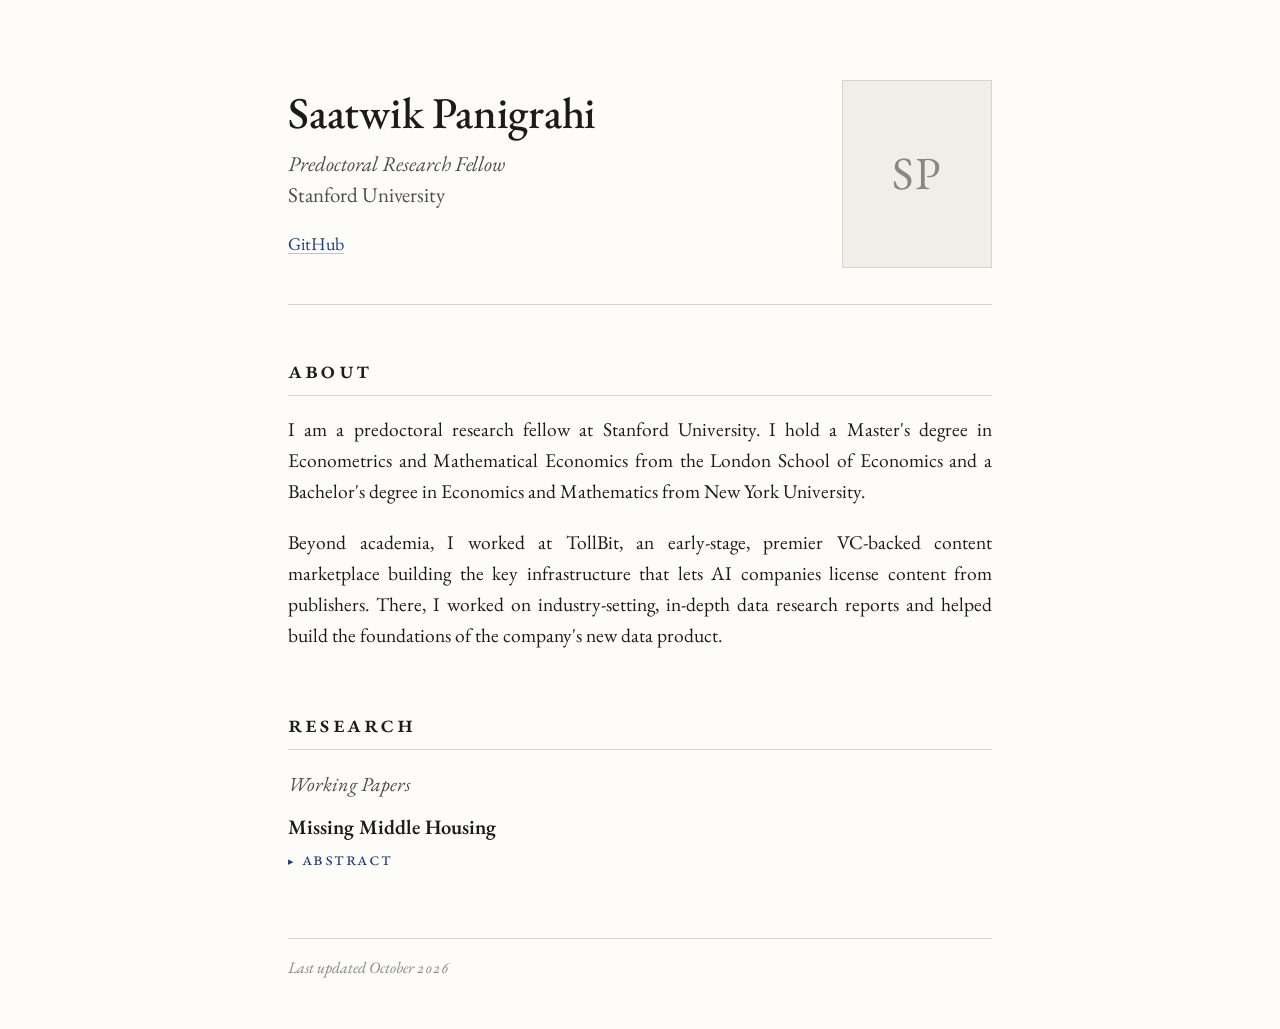
==== index.html @ f1835452 "Initial academic website Co-Authored-By: Claude Opus 5.5 <noreply@anthropic.com>" ====
<!doctype html>
<html lang="en">
<head>
  <meta charset="utf-8">
  <meta name="viewport" content="width=device-width, initial-scale=1">
  <title>Saatwik Panigrahi</title>
  <meta name="description" content="Saatwik Panigrahi — Predoctoral Research Fellow at Stanford University.">
  <link rel="icon" href="data:image/svg+xml,%3Csvg xmlns='http://www.w3.org/2000/svg' viewBox='0 0 64 64'%3E%3Crect width='64' height='64' rx='10' fill='%231f3f73'/%3E%3Ctext x='32' y='43' font-family='Georgia,serif' font-size='28' fill='white' text-anchor='middle'%3ESP%3C/text%3E%3C/svg%3E">
  <link rel="preconnect" href="https://fonts.googleapis.com">
  <link rel="preconnect" href="https://fonts.gstatic.com" crossorigin>
  <link href="https://fonts.googleapis.com/css2?family=EB+Garamond:ital,wght@0,400;0,500;0,600;1,400&display=swap" rel="stylesheet">
  <link rel="stylesheet" href="style.css">
</head>
<body>
  <div class="page">

    <!-- ============ HEADER: name, position, links, photo ============ -->
    <header class="masthead">
      <div class="intro">
        <h1>Saatwik Panigrahi</h1>
        <p class="position">
          <em>Predoctoral Research Fellow</em><br>
          Stanford University
        </p>
        <ul class="contact">
          <!-- Hidden until filled in. To show one, fix its address and move it out of this comment.
          <li><a href="mailto:your.email@university.edu">Email</a></li>
          <li><a href="cv.pdf">CV</a></li>
          <li><a href="https://scholar.google.com/">Google Scholar</a></li>
          <li><a href="https://www.linkedin.com/">LinkedIn</a></li>
          -->
          <li><a href="https://github.com/saatpanigrahi">GitHub</a></li>
        </ul>
      </div>

      <!-- To add a photo, save it as assets/photo.jpg (a 4:5 portrait works best). Until then, initials show. -->
      <div class="portrait">
        <span aria-hidden="true">SP</span>
        <img src="assets/photo.jpg" alt="Saatwik Panigrahi" onerror="this.remove()">
      </div>
    </header>

    <main>

      <section id="about">
        <h2>About</h2>
        <p>
          I am a predoctoral research fellow at Stanford University. I hold a Master's degree
          in Econometrics and Mathematical Economics from the London School of Economics and a
          Bachelor's degree in Economics and Mathematics from New York University.
        </p>
        <p>
          Beyond academia, I worked at TollBit, an early-stage, premier VC-backed content
          marketplace building the key infrastructure that lets AI companies license content
          from publishers. There, I worked on industry-setting, in-depth data research reports
          and helped build the foundations of the company's new data product.
        </p>
      </section>

      <section id="research">
        <h2>Research</h2>

        <h3 class="group">Working Papers</h3>

        <!-- Copy an <article class="paper"> block for each new paper. To add PDF or slides
             links, put the files in papers/ and add, below the abstract:
             <p class="paper-links"><a href="papers/your-paper.pdf">PDF</a></p>
             For coauthors, add under the title: <p class="paper-meta">with Coauthor Name</p> -->
        <article class="paper">
          <h4 class="paper-title">Missing Middle Housing</h4>
          <details>
            <summary>Abstract</summary>
            <p>
              Deregulating middle housing has been cited as crucial for alleviating urban housing
              supply constraints. In this context, I examine Minneapolis Ordinance 2019–00217,
              enacted January 1, 2020, which abolished single-family zoning citywide and authorized
              duplex and triplex construction. Leveraging variation in permit issuance between
              treated single-family tracts in Minneapolis and comparable tracts in surrounding
              jurisdictions within the Minneapolis–St. Paul–Bloomington Metropolitan Statistical
              Area (MSA), I estimate the reform’s impact on housing construction using a partially
              pooled synthetic control estimator. I find a substantial initial decline in
              single-family permit issuance immediately following the reform, which attenuates in
              subsequent years—likely attributable to ongoing legal uncertainty associated with the
              2040 Plan. Conversely, I detect only modest increases in duplex and triplex
              construction. Heterogeneity analysis further reveals that reductions in single-family
              permits are primarily concentrated in economically disadvantaged neighborhoods.
              Additionally, I document that restrictive Floor Area Ratio (FAR) policies induced
              bunching at permissible limits and led to observable shifts in the sizes of newly
              constructed duplexes and triplexes post-reform. Finally, I find a statistically
              significant short-term increase in single-family home prices during the initial
              months following announcement of the policy.
            </p>
          </details>
        </article>
      </section>

    </main>

    <footer>
      <p>Last updated October 2026</p>
    </footer>

  </div>
</body>
</html>
---- style.css ----
/* ---------- Colors (light, then dark) ---------- */
:root {
  --bg: #fdfcf9;
  --text: #1b1b1b;
  --muted: #4f4d49;
  --faint: #8a8781;
  --rule: #d8d4cc;
  --portrait: #f1eee8;
  --link: #1f3f73;
  --link-hover: #8c1515;

  --serif: "EB Garamond", Garamond, "Times New Roman", serif;
}

@media (prefers-color-scheme: dark) {
  :root {
    --bg: #161615;
    --text: #e8e5df;
    --muted: #b8b3aa;
    --faint: #85817a;
    --rule: #34322e;
    --portrait: #22211f;
    --link: #a3bde6;
    --link-hover: #f0a39e;
  }
}

/* ---------- Base ---------- */
*, *::before, *::after { box-sizing: border-box; }

html { -webkit-text-size-adjust: 100%; }

body {
  margin: 0;
  background: var(--bg);
  color: var(--text);
  font-family: var(--serif);
  font-size: 19.5px;
  line-height: 1.6;
  font-feature-settings: "kern", "liga", "onum";
  -webkit-font-smoothing: antialiased;
}

a {
  color: var(--link);
  text-decoration: underline;
  text-decoration-thickness: 1px;
  text-underline-offset: 3px;
  text-decoration-color: color-mix(in srgb, var(--link) 30%, transparent);
}
a:hover { color: var(--link-hover); text-decoration-color: currentColor; }
a:focus-visible, summary:focus-visible { outline: 2px solid var(--link); outline-offset: 2px; border-radius: 2px; }

p { margin: 0 0 1em; }

/* ---------- Layout ---------- */
.page {
  max-width: 760px;
  margin: 0 auto;
  padding: 80px 28px 48px;
}

/* ---------- Header ---------- */
.masthead {
  display: grid;
  grid-template-columns: minmax(0, 1fr) auto;
  align-items: center;
  gap: 40px;
  padding-bottom: 36px;
  margin-bottom: 44px;
  border-bottom: 1px solid var(--rule);
}

h1 {
  font-weight: 500;
  font-size: 44px;
  line-height: 1.1;
  letter-spacing: -0.005em;
  margin: 0 0 12px;
}

.position {
  margin: 0;
  font-size: 21px;
  line-height: 1.45;
  color: var(--muted);
}

.contact {
  list-style: none;
  padding: 0;
  margin: 20px 0 0;
  display: flex;
  flex-wrap: wrap;
  font-size: 18px;
}
.contact li + li::before {
  content: "·";
  margin: 0 0.55em;
  color: var(--faint);
}

.portrait {
  position: relative;
  width: 150px;
  aspect-ratio: 4 / 5;
  overflow: hidden;
  background: var(--portrait);
  border: 1px solid var(--rule);
  display: grid;
  place-items: center;
}
.portrait span {
  font-size: 46px;
  color: var(--faint);
  letter-spacing: 0.04em;
}
.portrait img {
  position: absolute;
  inset: 0;
  width: 100%;
  height: 100%;
  object-fit: cover;
}

/* ---------- Sections ---------- */
section { margin-bottom: 52px; }

h2 {
  font-weight: 500;
  font-size: 25px;
  font-variant-caps: all-small-caps;
  letter-spacing: 0.1em;
  margin: 0 0 18px;
  padding-bottom: 6px;
  border-bottom: 1px solid var(--rule);
}

#about p {
  text-align: justify;
  hyphens: auto;
}

h3.group {
  font-weight: 400;
  font-style: italic;
  font-size: 20px;
  color: var(--muted);
  margin: 0 0 14px;
}

/* ---------- Papers ---------- */
.paper { margin-bottom: 26px; }

.paper-title {
  font-weight: 600;
  font-size: 20.5px;
  line-height: 1.3;
  margin: 0 0 2px;
}
.paper-title a { color: var(--text); text-decoration: none; }
.paper-title a:hover { color: var(--link-hover); }

.paper-meta { margin: 0 0 4px; color: var(--muted); }

details { margin: 2px 0 6px; }
summary {
  display: inline-block;
  cursor: pointer;
  font-size: 19px;
  font-variant-caps: all-small-caps;
  letter-spacing: 0.08em;
  color: var(--link);
  list-style: none;
}
summary::-webkit-details-marker { display: none; }
summary::before {
  content: "▸";
  display: inline-block;
  margin-right: 0.4em;
  font-size: 0.8em;
  transition: transform 0.15s ease;
}
details[open] summary::before { transform: rotate(90deg); }
summary:hover { color: var(--link-hover); }

details p {
  margin: 8px 0 4px;
  padding-left: 18px;
  border-left: 2px solid var(--rule);
  font-size: 18px;
  line-height: 1.55;
  color: var(--muted);
  text-align: justify;
  hyphens: auto;
}

.paper-links { display: flex; gap: 0.9em; margin: 4px 0 0; font-size: 18px; }

/* ---------- Footer ---------- */
footer {
  margin-top: 64px;
  padding-top: 16px;
  border-top: 1px solid var(--rule);
  color: var(--faint);
  font-size: 16px;
  font-style: italic;
}
footer p { margin: 0; }

/* ---------- Phones ---------- */
@media (max-width: 640px) {
  body { font-size: 18.5px; }
  .page { padding: 40px 16px 36px; }
  .masthead {
    grid-template-columns: 1fr;
    gap: 24px;
    padding-bottom: 28px;
    margin-bottom: 36px;
  }
  .portrait { order: -1; width: 112px; }
  .portrait span { font-size: 36px; }
  h1 { font-size: 36px; }
  .position { font-size: 19.5px; }
  .contact { font-size: 17.5px; gap: 2px 18px; }
  .contact li + li::before { content: none; }
  #about p, details p { text-align: left; hyphens: manual; }
}
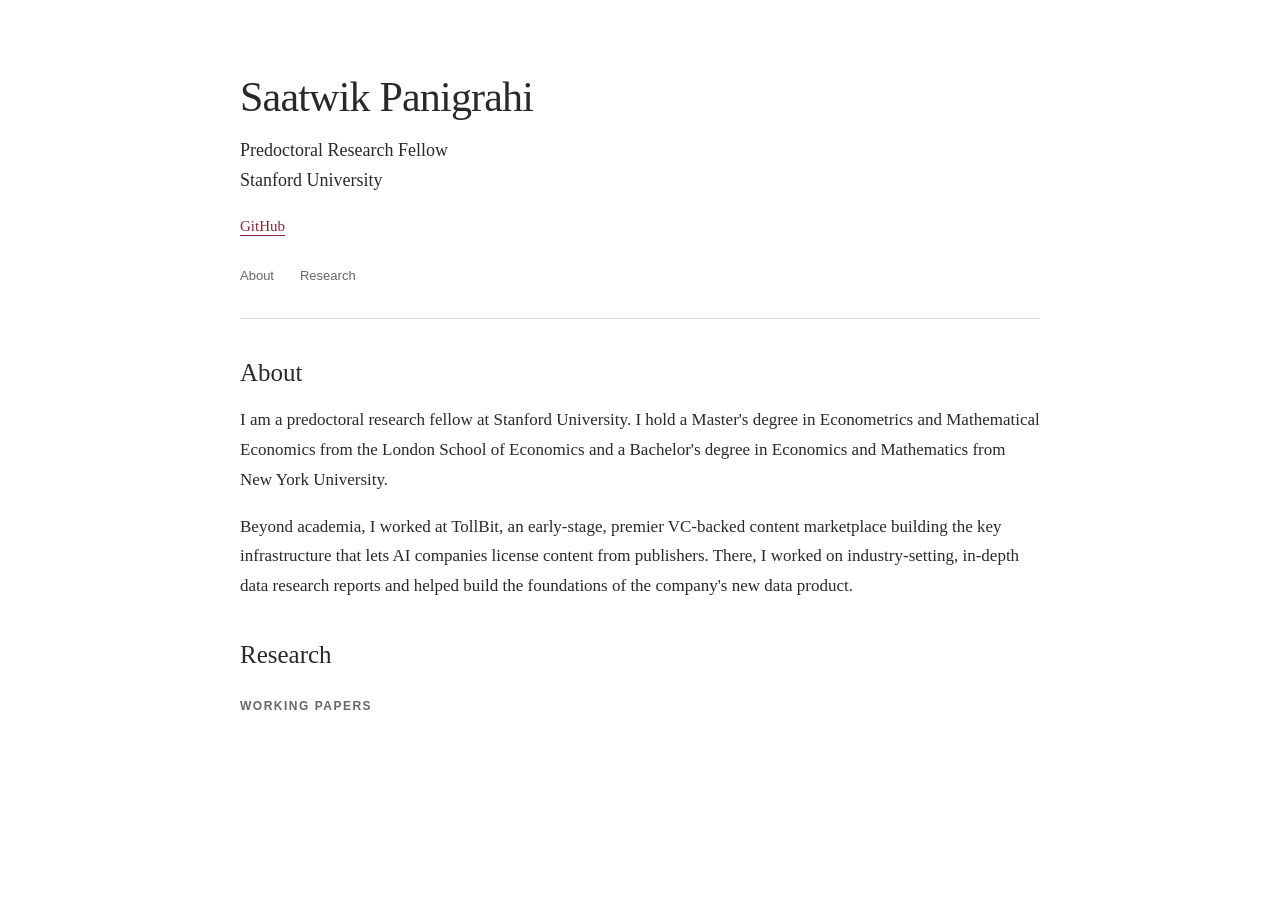
==== commit 5d19a49c: "Enhance index.html with styles and structure Added CSS styles for layout and typography, and updated" ====
--- a/index.html
+++ b/index.html
@@ -6,12 +6,43 @@
   <title>Saatwik Panigrahi</title>
   <meta name="description" content="Saatwik Panigrahi — Predoctoral Research Fellow at Stanford University.">
   <link rel="icon" href="data:image/svg+xml,%3Csvg xmlns='http://www.w3.org/2000/svg' viewBox='0 0 64 64'%3E%3Crect width='64' height='64' rx='10' fill='%231f3f73'/%3E%3Ctext x='32' y='43' font-family='Georgia,serif' font-size='28' fill='white' text-anchor='middle'%3ESP%3C/text%3E%3C/svg%3E">
-  <link rel="preconnect" href="https://fonts.googleapis.com">
-  <link rel="preconnect" href="https://fonts.gstatic.com" crossorigin>
-  <link href="https://fonts.googleapis.com/css2?family=EB+Garamond:ital,wght@0,400;0,500;0,600;1,400&display=swap" rel="stylesheet">
-  <link rel="stylesheet" href="style.css">
+  <style>
+:root { color-scheme: light; --ink:#292929; --muted:#676767; --accent:#8c2633; --line:#dedbd5; }
+* { box-sizing:border-box; }
+html { scroll-behavior:smooth; scroll-padding-top:24px; }
+body { margin:0; background:#fff; color:var(--ink); font-family:Georgia,'Times New Roman',serif; font-size:17px; line-height:1.75; -webkit-font-smoothing:antialiased; }
+.page { width:min(100% - 64px, 800px); margin:72px auto 32px; }
+a { color:var(--accent); text-decoration-thickness:1px; text-underline-offset:4px; }
+a:hover { color:#561622; }
+a:focus-visible, summary:focus-visible { outline:2px solid var(--accent); outline-offset:5px; }
+.skip-link { position:absolute; top:-100px; left:16px; background:white; padding:8px 14px; z-index:1; }
+.skip-link:focus { top:12px; }
+.masthead { padding-bottom:30px; border-bottom:1px solid var(--line); }
+h1 { margin:0 0 14px; font-size:clamp(32px,5vw,42px); line-height:1.2; font-weight:normal; letter-spacing:-.8px; }
+.position { margin:0; font-size:18px; line-height:1.65; }
+.position em { font-style:normal; }
+.contact { margin:17px 0 0; padding:0; list-style:none; display:flex; flex-wrap:wrap; gap:20px; font-size:15px; }
+.section-nav { display:flex; flex-wrap:wrap; gap:26px; margin-top:26px; font-family:Arial,Helvetica,sans-serif; font-size:13px; }
+.section-nav a { color:var(--muted); text-decoration:none; }
+.section-nav a:hover { color:var(--accent); text-decoration:underline; }
+main section { margin-top:38px; }
+h2 { margin:0 0 16px; font-size:25px; line-height:1.3; font-weight:normal; }
+p { margin:0 0 17px; }
+.group { margin:25px 0 18px; font-family:Arial,Helvetica,sans-serif; font-size:12px; font-weight:600; letter-spacing:1.5px; text-transform:uppercase; color:var(--muted); }
+.paper { padding:0 0 20px; }
+.paper-title { margin:0 0 10px; font-size:20px; line-height:1.4; font-weight:normal; }
+summary { color:var(--accent); cursor:pointer; width:fit-content; font-size:15px; line-height:1.6; }
+summary:hover { text-decoration:underline; text-underline-offset:4px; }
+details[open] summary { margin-bottom:14px; }
+details p { padding-left:18px; border-left:2px solid var(--line); font-size:16px; line-height:1.8; }
+footer { margin-top:32px; padding-top:17px; border-top:1px solid var(--line); color:var(--muted); font-family:Arial,Helvetica,sans-serif; font-size:11px; }
+@media (max-width:560px) { .page { width:calc(100% - 40px); margin-top:36px; } body { font-size:16px; } h1 { letter-spacing:-.4px; } main section { margin-top:30px; } .masthead { padding-bottom:24px; } details p { padding-left:13px; } }
+@media (prefers-reduced-motion:reduce) { html { scroll-behavior:auto; } }
+@media print { .page { width:100%; margin:0; } body { font-size:11pt; color:#000; } .section-nav,.skip-link { display:none; } .masthead { padding-bottom:16px; } main section { margin-top:20px; } a { color:#000; } details::details-content { content-visibility:visible; } details p { font-size:10pt; } .paper { break-inside:avoid; } }
+  </style>
 </head>
 <body>
+  <a class="skip-link" href="#main-content">Skip to content</a>
   <div class="page">
 
     <!-- ============ HEADER: name, position, links, photo ============ -->
@@ -33,14 +64,13 @@
         </ul>
       </div>
 
-      <!-- To add a photo, save it as assets/photo.jpg (a 4:5 portrait works best). Until then, initials show. -->
-      <div class="portrait">
-        <span aria-hidden="true">SP</span>
-        <img src="assets/photo.jpg" alt="Saatwik Panigrahi" onerror="this.remove()">
-      </div>
+      <nav class="section-nav" aria-label="Page sections">
+        <a href="#about">About</a>
+        <a href="#research">Research</a>
+      </nav>
     </header>
 
-    <main>
+    <main id="main-content">
 
       <section id="about">
         <h2>About</h2>
@@ -64,42 +94,3 @@
 
         <!-- Copy an <article class="paper"> block for each new paper. To add PDF or slides
              links, put the files in papers/ and add, below the abstract:
-             <p class="paper-links"><a href="papers/your-paper.pdf">PDF</a></p>
-             For coauthors, add under the title: <p class="paper-meta">with Coauthor Name</p> -->
-        <article class="paper">
-          <h4 class="paper-title">Missing Middle Housing</h4>
-          <details>
-            <summary>Abstract</summary>
-            <p>
-              Deregulating middle housing has been cited as crucial for alleviating urban housing
-              supply constraints. In this context, I examine Minneapolis Ordinance 2019–00217,
-              enacted January 1, 2020, which abolished single-family zoning citywide and authorized
-              duplex and triplex construction. Leveraging variation in permit issuance between
-              treated single-family tracts in Minneapolis and comparable tracts in surrounding
-              jurisdictions within the Minneapolis–St. Paul–Bloomington Metropolitan Statistical
-              Area (MSA), I estimate the reform’s impact on housing construction using a partially
-              pooled synthetic control estimator. I find a substantial initial decline in
-              single-family permit issuance immediately following the reform, which attenuates in
-              subsequent years—likely attributable to ongoing legal uncertainty associated with the
-              2040 Plan. Conversely, I detect only modest increases in duplex and triplex
-              construction. Heterogeneity analysis further reveals that reductions in single-family
-              permits are primarily concentrated in economically disadvantaged neighborhoods.
-              Additionally, I document that restrictive Floor Area Ratio (FAR) policies induced
-              bunching at permissible limits and led to observable shifts in the sizes of newly
-              constructed duplexes and triplexes post-reform. Finally, I find a statistically
-              significant short-term increase in single-family home prices during the initial
-              months following announcement of the policy.
-            </p>
-          </details>
-        </article>
-      </section>
-
-    </main>
-
-    <footer>
-      <p>Last updated October 2026</p>
-    </footer>
-
-  </div>
-</body>
-</html>
